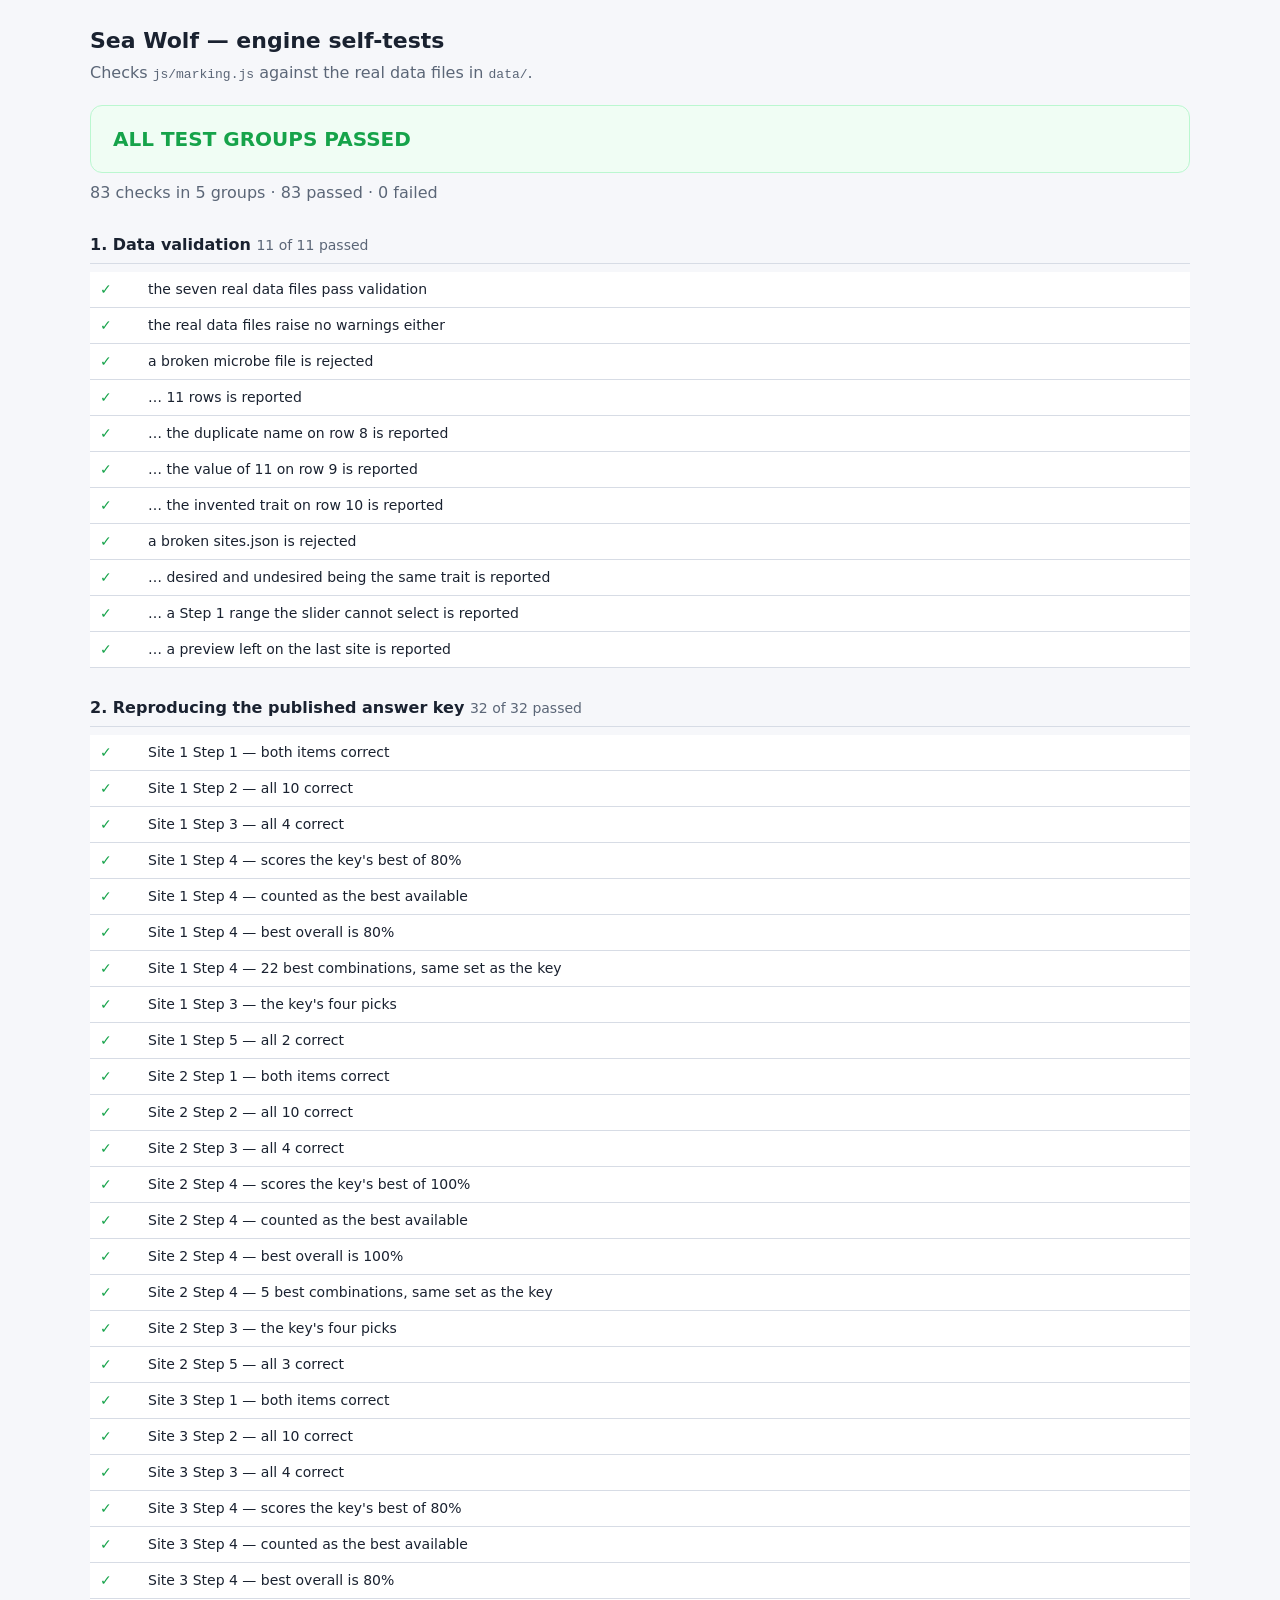
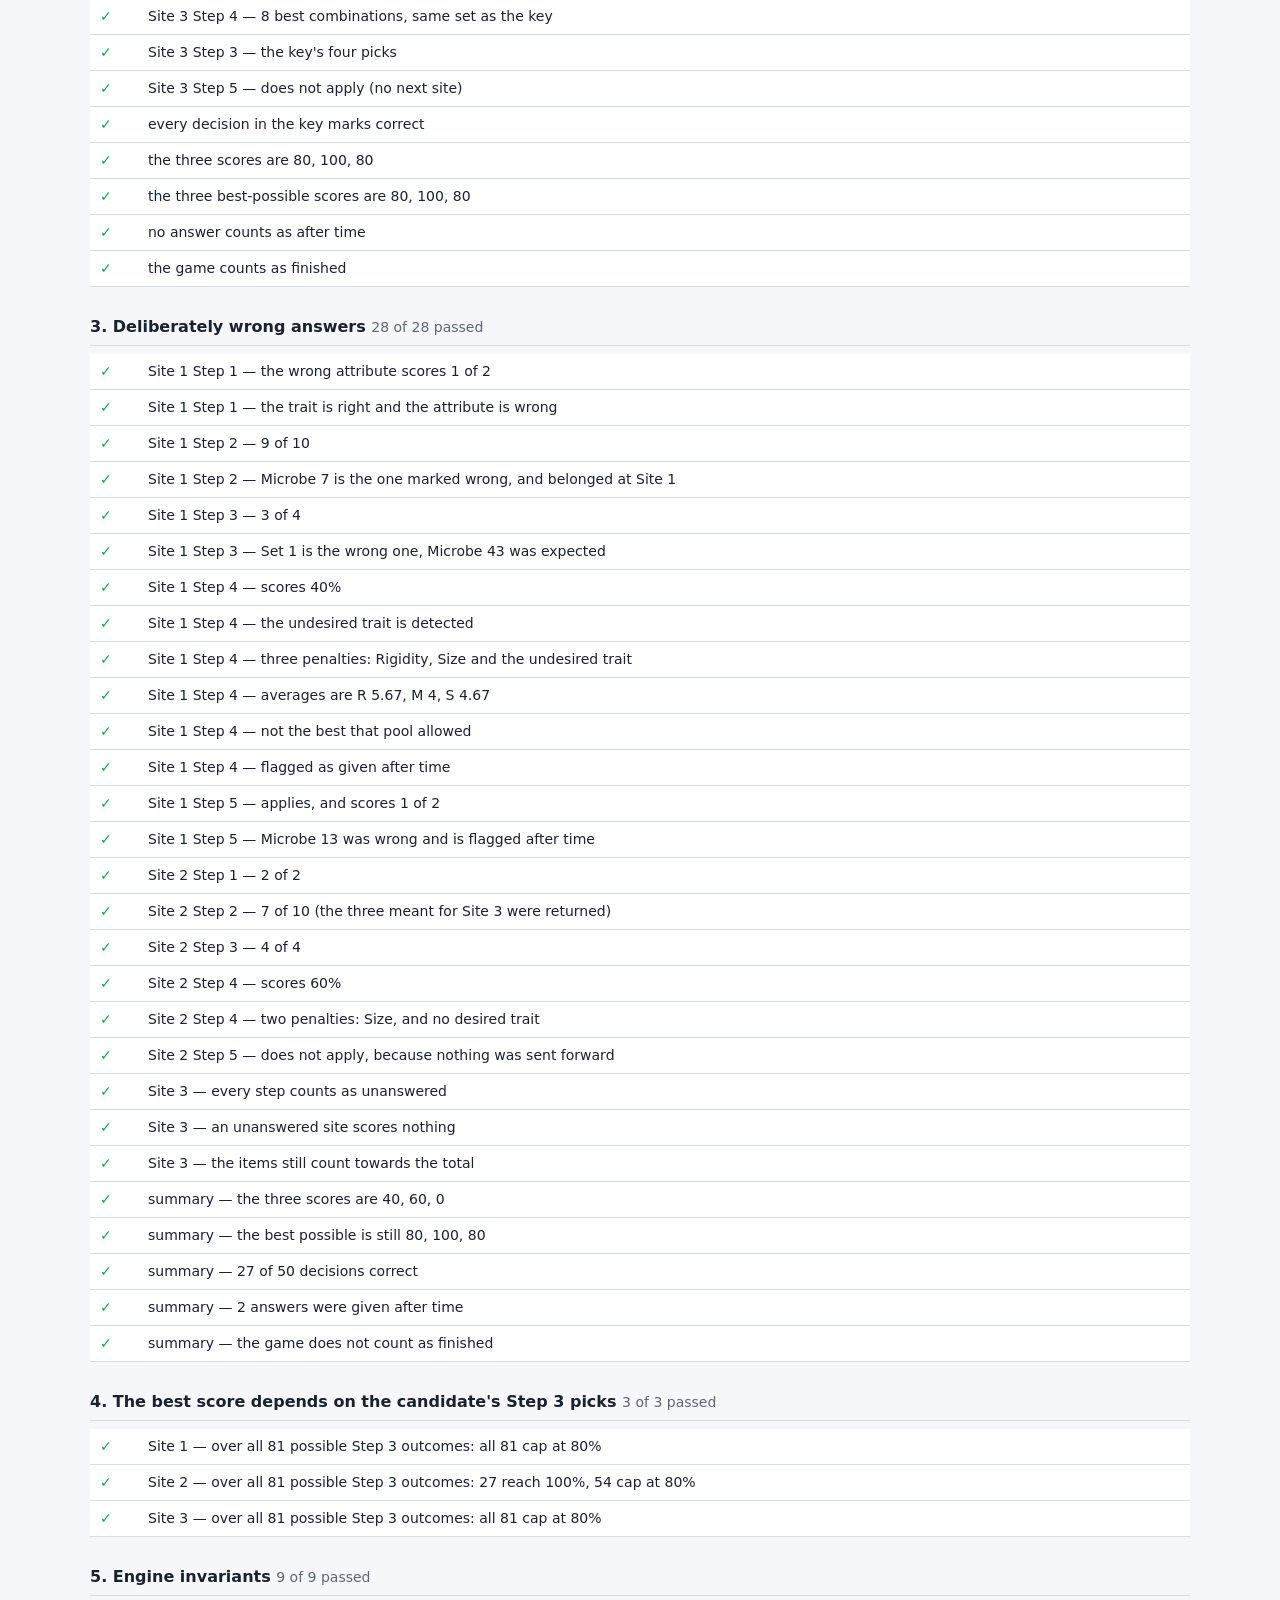
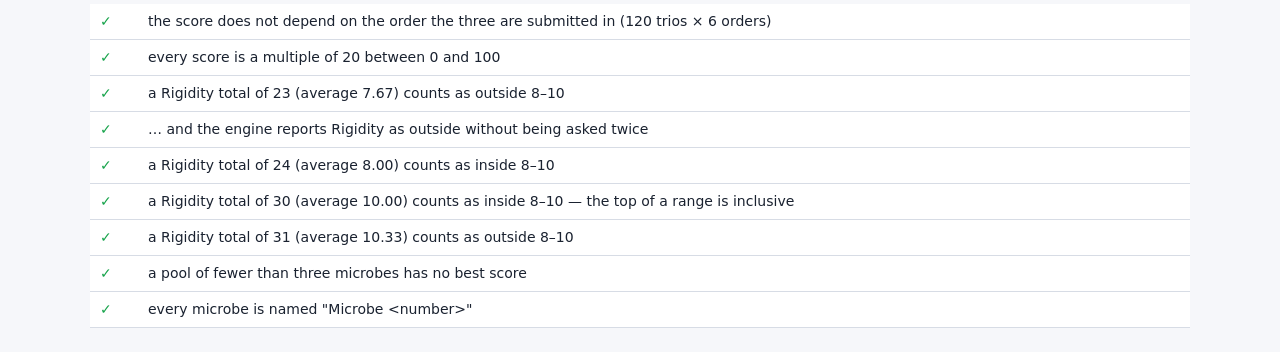
==== tests.html @ d69ba512 "Add files via upload" ====
<!DOCTYPE html>
<html lang="en">
<head>
<meta charset="utf-8">
<meta name="viewport" content="width=device-width, initial-scale=1">
<title>Sea Wolf — engine self-tests</title>

<!--
  tests.html — the page WK opens to check that the marking engine is correct.

  WHAT IT DOES
  ------------
  It loads the real data files and the real rules engine (js/marking.js) and
  runs five groups of checks against them. Every check is a row in the table
  below: green means it passed, red means it failed and shows what was
  expected next to what actually happened.

  HOW TO READ IT
  --------------
  Look at the big banner at the top. If it says ALL TEST GROUPS PASSED, the
  engine is behaving. If it says FAILED, the name of the failing group is in
  the banner and the red rows below say what went wrong.

  HOW TO OPEN IT
  --------------
  It has to be served by a web address, not opened as a file from your
  computer, because it loads the data files and browsers block that from a
  plain file. Two ways:
    * the simplest: put the folder on GitHub Pages and open
      https://<user>.github.io/<repo>/tests.html
    * on your own machine: open a terminal in this folder and run
        python -m http.server 8000
      then open http://localhost:8000/tests.html

  It needs nothing installed: no npm, no libraries, no internet.
-->

<style>
  :root {
    --ink: #1a2230;
    --muted: #5b6677;
    --line: #d7dce5;
    --pass: #16a34a;
    --fail: #dc2626;
    --pass-bg: #f0fdf4;
    --fail-bg: #fef2f2;
  }
  body {
    font-family: system-ui, -apple-system, "Segoe UI", Roboto, sans-serif;
    color: var(--ink);
    background: #f6f7fa;
    margin: 0;
    padding: 24px;
    line-height: 1.5;
  }
  .wrap { max-width: 1100px; margin: 0 auto; }
  h1 { font-size: 22px; margin: 0 0 4px; }
  .sub { color: var(--muted); margin: 0 0 20px; }
  #banner {
    padding: 18px 22px;
    border-radius: 12px;
    font-size: 20px;
    font-weight: 700;
    margin-bottom: 8px;
    border: 1px solid transparent;
  }
  #banner.pass { background: var(--pass-bg); color: var(--pass); border-color: #bbf7d0; }
  #banner.fail { background: var(--fail-bg); color: var(--fail); border-color: #fecaca; }
  #banner.busy { background: #fff; color: var(--muted); border-color: var(--line); }
  #tally { color: var(--muted); margin: 0 0 24px; }
  h2 {
    font-size: 16px;
    margin: 28px 0 8px;
    padding-bottom: 6px;
    border-bottom: 1px solid var(--line);
  }
  h2 .count { font-weight: 400; color: var(--muted); font-size: 14px; }
  table { border-collapse: collapse; width: 100%; background: #fff; }
  td { border-bottom: 1px solid var(--line); padding: 7px 10px; vertical-align: top; font-size: 14px; }
  tr.pass td.mark { color: var(--pass); font-weight: 700; width: 28px; }
  tr.fail { background: var(--fail-bg); }
  tr.fail td.mark { color: var(--fail); font-weight: 700; width: 28px; }
  .detail { color: var(--muted); font-size: 13px; white-space: pre-wrap;
            font-family: ui-monospace, "Cascadia Mono", Consolas, monospace; }
  .detail b { color: var(--ink); font-family: inherit; }
</style>
</head>
<body>
<div class="wrap">
  <h1>Sea Wolf — engine self-tests</h1>
  <p class="sub">Checks <code>js/marking.js</code> against the real data files in <code>data/</code>.</p>
  <div id="banner" class="busy">Running…</div>
  <p id="tally"></p>
  <div id="results"></div>
</div>

<script src="js/marking.js"></script>
<script>
"use strict";

/* ====================================================================
   The answer key, transcribed by hand from "SW 1 - Answer Key.docx".

   This is typed out rather than worked out, on purpose. The whole point
   of test group 2 is to check the engine against the published key, so
   the key must come from the document and not from the engine.
   ==================================================================== */
var m = function (n) { return "Microbe " + n; };

var KEY = {
  1: {
    step1: { trait: "Pressure Resistant", attribute: "Rigidity", range: [8, 10] },
    step2: { "Site 1": [7, 79, 11, 51, 98], "Site 2": [32, 13], "Return": [92, 41, 53] },
    step3: [43, 75, 48, 19],
    step4best: 80,
    step4combos: [
      [21,33,81],[21,33,43],[21,33,19],[21,88,43],[21,88,19],[21,43,75],[21,43,48],
      [21,43,19],[21,48,19],[33,9,43],[33,81,19],[33,88,43],[33,88,75],[33,88,48],
      [33,88,19],[33,43,75],[33,43,48],[33,43,19],[33,75,19],[9,43,75],[88,43,19],
      [43,48,19]
    ],
    step5: { "Site 2": [32], "Return": [13] }
  },
  2: {
    step1: { trait: "Aerobic", attribute: "Size", range: [1, 3] },
    step2: { "Site 2": [91, 30, 4, 58], "Site 3": [69, 42, 99], "Return": [2, 10, 72] },
    step3: [8, 15, 60, 44],
    step4best: 100,
    step4combos: [[20,46,8],[20,8,15],[20,8,44],[46,16,8],[16,8,15]],
    step5: { "Site 3": [69], "Return": [42, 99] }
  },
  3: {
    step1: { trait: "Heat Resistant", attribute: "Mobility", range: [8, 10] },
    step2: { "Site 3": [96, 80, 89, 39], "Return": [73, 27, 6, 47, 1, 66] },
    step3: [84, 37, 70, 86],
    step4best: 80,
    step4combos: [
      [36,97,34],[36,84,37],[36,84,70],[36,84,86],[36,37,70],[36,37,86],[36,70,86],
      [37,70,86]
    ],
    step5: null
  }
};

/* ====================================================================
   A very small test harness. No library — just a list of results.
   ==================================================================== */
var GROUPS = [];
var current = null;

function group(name) {
  current = { name: name, rows: [], failed: 0 };
  GROUPS.push(current);
}

/* Record one check. `expected` and `actual` are only shown when it fails. */
function check(label, passed, expected, actual) {
  if (!passed) current.failed++;
  current.rows.push({
    label: label,
    passed: !!passed,
    expected: expected,
    actual: actual
  });
}

/* Compare two things by value, not by identity. Object key order is
   ignored, because {a:1,b:2} and {b:2,a:1} are the same answer. */
function same(a, b) { return stable(a) === stable(b); }

function stable(v) {
  if (v === null || v === undefined) return String(v);
  if (Array.isArray(v)) return "[" + v.map(stable).join(",") + "]";
  if (typeof v === "object") {
    var keys = Object.keys(v).sort();
    return "{" + keys.map(function (k) { return k + ":" + stable(v[k]); }).join(",") + "}";
  }
  return JSON.stringify(v);
}

/* A group of three microbes, written so that order does not matter. */
function comboText(names) { return names.slice().sort().join(" + "); }
function comboSet(list) { return list.map(comboText).sort(); }

/* Does any error message contain this piece of text? */
function anyErrorContains(errors, needle) {
  for (var i = 0; i < errors.length; i++) {
    if (errors[i].text.indexOf(needle) !== -1) return true;
  }
  return false;
}

/* ====================================================================
   Load the data, then run everything.
   ==================================================================== */
function loadJSON(path) {
  return fetch(path, { cache: "no-store" }).then(function (response) {
    if (!response.ok) throw new Error(path + " could not be loaded (" + response.status + ")");
    return response.json();
  });
}

var SITES = null;
var FILES = {};

loadJSON("data/sites.json").then(function (sites) {
  SITES = sites;
  var names = [];
  sites.sites.forEach(function (s) {
    if (names.indexOf(s.step2File) === -1) names.push(s.step2File);
    if (names.indexOf(s.step34File) === -1) names.push(s.step34File);
  });
  return Promise.all(names.map(function (name) {
    return loadJSON("data/" + name).then(function (file) { FILES[name] = file; });
  }));
}).then(function () {
  runAllGroups();
  render();
}).catch(function (err) {
  document.getElementById("banner").className = "fail";
  document.getElementById("banner").textContent = "FAILED: could not load the data files — " + err.message;
});

/* ==================================================================== */
function runAllGroups() {
  group1DataValidation();
  group2AnswerKey();
  group3KnownWrong();
  group4PoolDependence();
  group5Invariants();
}

/* --------------------------------------------------------------------
   GROUP 1 — Data validation

   The seven real files must pass. A deliberately broken copy must be
   rejected, and rejected for the right reasons.
   -------------------------------------------------------------------- */
function group1DataValidation() {
  group("1. Data validation");

  var real = MARKING.validateData(SITES, FILES);
  check("the seven real data files pass validation", real.ok, "no errors",
    real.errors.map(function (e) { return e.text; }));
  check("the real data files raise no warnings either", real.warnings.length === 0,
    0, real.warnings.map(function (e) { return e.text; }));

  /* A broken Step 2 file: 11 rows, a duplicate name on row 8, a value of
     11 on row 9, and a trait that does not exist on row 10. */
  var brokenRows = [];
  for (var i = 1; i <= 7; i++) {
    brokenRows.push({ Name: "Microbe 10" + i, Rigidity: 5, Mobility: 5, Size: 5, Trait: "Aerobic" });
  }
  brokenRows.push({ Name: "Microbe 101", Rigidity: 5, Mobility: 5, Size: 5, Trait: "Aerobic" });   // row 8: duplicate
  brokenRows.push({ Name: "Microbe 109", Rigidity: 11, Mobility: 5, Size: 5, Trait: "Aerobic" });  // row 9: 11 is too big
  brokenRows.push({ Name: "Microbe 110", Rigidity: 5, Mobility: 5, Size: 5, Trait: "Slippery" });  // row 10: no such trait
  brokenRows.push({ Name: "Microbe 111", Rigidity: 5, Mobility: 5, Size: 5, Trait: "Aerobic" });   // row 11: one row too many

  var goodStep34Name = SITES.sites[0].step34File;
  var brokenSites = {
    timeLimitMinutes: 30,
    sliderSpan: 3,
    sites: [{
      id: 1, label: "Site 1",
      ranges: { Rigidity: [8, 10], Mobility: [4, 6], Size: [2, 4] },
      desired: "Pressure Resistant", undesired: "Aerobic",
      nextSitePreview: null,
      step1Expected: { trait: "Pressure Resistant", attribute: "Rigidity", range: [8, 10] },
      step2File: "broken-step-2.json",
      step34File: goodStep34Name
    }]
  };
  var brokenFiles = { "broken-step-2.json": { Sheet1: brokenRows } };
  brokenFiles[goodStep34Name] = FILES[goodStep34Name];

  var broken = MARKING.validateData(brokenSites, brokenFiles);
  var texts = broken.errors;
  check("a broken microbe file is rejected", broken.ok === false, "rejected", "accepted");
  check("… 11 rows is reported",
    anyErrorContains(texts, "exactly 10 rows, but has 11"),
    "an error saying \"exactly 10 rows, but has 11\"", texts.map(function (e) { return e.text; }));
  check("… the duplicate name on row 8 is reported",
    anyErrorContains(texts, "row 8: Name \"Microbe 101\" appears more than once"),
    "an error naming row 8 and the duplicate", texts.map(function (e) { return e.text; }));
  check("… the value of 11 on row 9 is reported",
    anyErrorContains(texts, "row 9: Rigidity must be a whole number from 1 to 10, but is 11"),
    "an error naming row 9 and the value 11", texts.map(function (e) { return e.text; }));
  check("… the invented trait on row 10 is reported",
    anyErrorContains(texts, "row 10: Trait \"Slippery\" is not one of"),
    "an error naming row 10 and the trait", texts.map(function (e) { return e.text; }));

  /* A broken sites.json: the same trait used as both desired and
     undesired, a Step 1 range that the slider could never select, and a
     next-site preview left on the last site. */
  var brokenSites2 = {
    timeLimitMinutes: 30,
    sliderSpan: 3,
    sites: [{
      id: 1, label: "Site 1",
      ranges: { Rigidity: [8, 10], Mobility: [4, 6], Size: [2, 4] },
      desired: "Aerobic", undesired: "Aerobic",
      nextSitePreview: { kind: "attribute", name: "Rigidity", range: [4, 6] },
      step1Expected: { trait: "Aerobic", attribute: "Rigidity", range: [8, 9] },
      step2File: SITES.sites[0].step2File,
      step34File: goodStep34Name
    }]
  };
  var files2 = {};
  files2[SITES.sites[0].step2File] = FILES[SITES.sites[0].step2File];
  files2[goodStep34Name] = FILES[goodStep34Name];
  var broken2 = MARKING.validateData(brokenSites2, files2);

  check("a broken sites.json is rejected", broken2.ok === false, "rejected", "accepted");
  check("… desired and undesired being the same trait is reported",
    anyErrorContains(broken2.errors, "desired and undesired trait are both"),
    "an error about desired == undesired", broken2.errors.map(function (e) { return e.text; }));
  check("… a Step 1 range the slider cannot select is reported",
    anyErrorContains(broken2.errors, "is 2 values wide, but sliderSpan is 3"),
    "an error about the range width", broken2.errors.map(function (e) { return e.text; }));
  check("… a preview left on the last site is reported",
    anyErrorContains(broken2.errors, "the last site must have nextSitePreview set to null"),
    "an error about the last site's preview", broken2.errors.map(function (e) { return e.text; }));
}

/* --------------------------------------------------------------------
   GROUP 2 — Reproducing the published answer key

   Play the key's own answers through the engine. Everything must mark
   correct, and the best-possible scores and combination lists must match
   the document exactly.
   -------------------------------------------------------------------- */

/* Build a complete set of answers straight from the transcribed key. */
function answersFromKey() {
  var answers = { startedAt: "2026-09-04T00:00:00Z", sites: {} };
  SITES.sites.forEach(function (site, index) {
    var K = KEY[site.id];
    var given = {};

    given.step1 = {
      items: [
        { trait: K.step1.trait },
        { attribute: K.step1.attribute, range: K.step1.range.slice() }
      ],
      secondsLeft: 1700
    };

    var step2 = {};
    Object.keys(K.step2).forEach(function (destination) {
      K.step2[destination].forEach(function (n) {
        step2[m(n)] = { choice: destination, secondsLeft: 1600 };
      });
    });
    given.step2 = step2;

    given.step3 = K.step3.map(function (n) {
      return { microbe: m(n), secondsLeft: 1500 };
    });

    /* Any of the key's listed combinations is a best answer; take the
       first one it prints. */
    given.step4 = { microbes: K.step4combos[0].map(m), secondsLeft: 1400 };

    if (K.step5) {
      var step5 = {};
      Object.keys(K.step5).forEach(function (destination) {
        K.step5[destination].forEach(function (n) {
          step5[m(n)] = { choice: destination, secondsLeft: 1300 };
        });
      });
      given.step5 = step5;
    }

    answers.sites[String(site.id)] = given;
  });
  return answers;
}

function group2AnswerKey() {
  group("2. Reproducing the published answer key");

  var result = MARKING.markGame(SITES, FILES, answersFromKey());
  var derived = MARKING.answerKey(SITES, FILES);

  SITES.sites.forEach(function (site, index) {
    var K = KEY[site.id];
    var got = result.sites[String(site.id)];
    var label = "Site " + site.id;

    check(label + " Step 1 — both items correct",
      got.step1.correct === 2 && got.step1.of === 2,
      "2 of 2", got.step1.correct + " of " + got.step1.of);
    check(label + " Step 2 — all 10 correct", got.step2.correct === 10 && got.step2.of === 10,
      "10 of 10", got.step2.correct + " of " + got.step2.of);
    check(label + " Step 3 — all 4 correct", got.step3.correct === 4 && got.step3.of === 4,
      "4 of 4", got.step3.correct + " of " + got.step3.of);
    check(label + " Step 4 — scores the key's best of " + K.step4best + "%",
      got.step4.score === K.step4best, K.step4best, got.step4.score);
    check(label + " Step 4 — counted as the best available",
      got.step4.optimal === true, true, got.step4.optimal);
    check(label + " Step 4 — best overall is " + K.step4best + "%",
      got.step4.bestOverall === K.step4best, K.step4best, got.step4.bestOverall);

    /* The engine's own list of best combinations, against the key's. */
    var keySide = comboSet(K.step4combos.map(function (c) { return c.map(m); }));
    var engineSide = comboSet(derived.sites[index].step4.combos);
    check(label + " Step 4 — " + K.step4combos.length + " best combinations, same set as the key",
      same(keySide, engineSide), keySide, engineSide);

    /* Step 3 picks, in set order. */
    var enginePicks = derived.sites[index].step3.map(function (s) { return s.expected[0]; });
    check(label + " Step 3 — the key's four picks",
      same(enginePicks, K.step3.map(m)), K.step3.map(m), enginePicks);

    if (K.step5 === null) {
      check(label + " Step 5 — does not apply (no next site)",
        got.step5.applicable === false, false, got.step5.applicable);
    } else {
      var of5 = 0;
      Object.keys(K.step5).forEach(function (d) { of5 += K.step5[d].length; });
      check(label + " Step 5 — all " + of5 + " correct",
        got.step5.correct === of5 && got.step5.of === of5,
        of5 + " of " + of5, got.step5.correct + " of " + got.step5.of);
    }
  });

  check("every decision in the key marks correct",
    result.summary.decisionsCorrect === result.summary.decisionsOf,
    "all correct", result.summary.decisionsCorrect + " of " + result.summary.decisionsOf);
  check("the three scores are 80, 100, 80",
    same(result.summary.step4Scores, [80, 100, 80]), [80, 100, 80], result.summary.step4Scores);
  check("the three best-possible scores are 80, 100, 80",
    same(result.summary.bestOverall, [80, 100, 80]), [80, 100, 80], result.summary.bestOverall);
  check("no answer counts as after time", result.summary.lateAnswers === 0, 0, result.summary.lateAnswers);
  check("the game counts as finished", result.summary.finished === true, true, result.summary.finished);
}

/* --------------------------------------------------------------------
   GROUP 3 — Deliberately wrong answers

   One hand-written run containing, on purpose: a Step 1 with the wrong
   attribute; a Step 2 microbe sent the wrong way; a Step 3 pick that is
   not the expected one; a Step 4 trio carrying the undesired trait; a
   Step 4 trio with none of the desired trait; a site where nothing was
   sent forward, so there is no Step 5; a whole site never attempted; and
   two answers given after the clock ran out.

   Every expected mark below was worked out by hand from the data first.
   -------------------------------------------------------------------- */
function wrongAnswers() {
  var at = function (choice, seconds) {
    return { choice: choice, secondsLeft: seconds === undefined ? 1000 : seconds };
  };
  return {
    startedAt: "2026-09-04T00:00:00Z",
    sites: {
      "1": {
        /* right trait, wrong attribute → 1 of 2 */
        step1: { items: [{ trait: "Pressure Resistant" },
                         { attribute: "Mobility", range: [4, 6] }], secondsLeft: 1700 },
        /* Microbe 7 sent back although it belonged at Site 1 → 9 of 10 */
        step2: {
          "Microbe 32": at("Site 2"), "Microbe 7": at("Return"), "Microbe 13": at("Site 2"),
          "Microbe 79": at("Site 1"), "Microbe 11": at("Site 1"), "Microbe 51": at("Site 1"),
          "Microbe 92": at("Return"), "Microbe 41": at("Return"), "Microbe 53": at("Return"),
          "Microbe 98": at("Site 1")
        },
        /* Set 1 answered with Microbe 14 instead of Microbe 43 → 3 of 4 */
        step3: [{ microbe: "Microbe 14", secondsLeft: 1600 },
                { microbe: "Microbe 75", secondsLeft: 1590 },
                { microbe: "Microbe 48", secondsLeft: 1580 },
                { microbe: "Microbe 19", secondsLeft: 1570 }],
        /* Microbe 9 is Aerobic, Site 1's undesired trait. Given after time. */
        step4: { microbes: ["Microbe 9", "Microbe 21", "Microbe 81"], secondsLeft: -10 },
        /* Microbe 13 kept when it should have been returned. Given after time. */
        step5: { "Microbe 32": at("Site 2"), "Microbe 13": at("Site 2", -5) }
      },
      "2": {
        step1: { items: [{ trait: "Aerobic" },
                         { attribute: "Size", range: [1, 3] }], secondsLeft: 1200 },
        /* nothing is sent forward at all, so Site 2 has no Step 5 */
        step2: {
          "Microbe 91": at("Site 2"), "Microbe 30": at("Site 2"), "Microbe 2": at("Return"),
          "Microbe 10": at("Return"), "Microbe 69": at("Return"), "Microbe 4": at("Site 2"),
          "Microbe 42": at("Return"), "Microbe 99": at("Return"), "Microbe 72": at("Return"),
          "Microbe 58": at("Site 2")
        },
        step3: [{ microbe: "Microbe 8", secondsLeft: 1100 },
                { microbe: "Microbe 15", secondsLeft: 1090 },
                { microbe: "Microbe 60", secondsLeft: 1080 },
                { microbe: "Microbe 44", secondsLeft: 1070 }],
        /* none of these three is Aerobic, Site 2's desired trait */
        step4: { microbes: ["Microbe 20", "Microbe 77", "Microbe 16"], secondsLeft: 1000 }
      },
      /* never attempted */
      "3": {}
    }
  };
}

function group3KnownWrong() {
  group("3. Deliberately wrong answers");

  var r = MARKING.markGame(SITES, FILES, wrongAnswers());
  var s1 = r.sites["1"], s2 = r.sites["2"], s3 = r.sites["3"];

  /* ---- Site 1 ---- */
  check("Site 1 Step 1 — the wrong attribute scores 1 of 2",
    s1.step1.correct === 1 && s1.step1.of === 2, "1 of 2", s1.step1.correct + " of " + s1.step1.of);
  check("Site 1 Step 1 — the trait is right and the attribute is wrong",
    same(s1.step1.items.map(function (i) { return i.correct; }), [true, false]),
    [true, false], s1.step1.items.map(function (i) { return i.correct; }));
  check("Site 1 Step 2 — 9 of 10",
    s1.step2.correct === 9 && s1.step2.of === 10, "9 of 10", s1.step2.correct + " of " + s1.step2.of);
  check("Site 1 Step 2 — Microbe 7 is the one marked wrong, and belonged at Site 1",
    same(s1.step2.items.filter(function (i) { return !i.correct; })
           .map(function (i) { return [i.microbe, i.candidate, i.expected]; }),
         [["Microbe 7", "Return", "Site 1"]]),
    [["Microbe 7", "Return", "Site 1"]],
    s1.step2.items.filter(function (i) { return !i.correct; })
      .map(function (i) { return [i.microbe, i.candidate, i.expected]; }));
  check("Site 1 Step 3 — 3 of 4",
    s1.step3.correct === 3 && s1.step3.of === 4, "3 of 4", s1.step3.correct + " of " + s1.step3.of);
  check("Site 1 Step 3 — Set 1 is the wrong one, Microbe 43 was expected",
    same(s1.step3.items.filter(function (i) { return !i.correct; })
           .map(function (i) { return [i.set, i.candidate, i.expected]; }),
         [["Set 1", "Microbe 14", ["Microbe 43"]]]),
    [["Set 1", "Microbe 14", ["Microbe 43"]]],
    s1.step3.items.filter(function (i) { return !i.correct; })
      .map(function (i) { return [i.set, i.candidate, i.expected]; }));
  check("Site 1 Step 4 — scores 40%",
    s1.step4.score === 40, 40, s1.step4.score);
  check("Site 1 Step 4 — the undesired trait is detected",
    s1.step4.penalties.indexOf("Microbe 9 carries Aerobic, the undesired trait (−20%)") !== -1,
    "a penalty naming Microbe 9 and Aerobic", s1.step4.penalties);
  check("Site 1 Step 4 — three penalties: Rigidity, Size and the undesired trait",
    same(s1.step4.penalties,
      ["Rigidity average 5.67 is outside 8–10 (−20%)",
       "Size average 4.67 is outside 2–4 (−20%)",
       "Microbe 9 carries Aerobic, the undesired trait (−20%)"]),
    ["Rigidity average 5.67 is outside 8–10 (−20%)",
     "Size average 4.67 is outside 2–4 (−20%)",
     "Microbe 9 carries Aerobic, the undesired trait (−20%)"], s1.step4.penalties);
  check("Site 1 Step 4 — averages are R 5.67, M 4, S 4.67",
    same(s1.step4.averages, { Rigidity: 5.67, Mobility: 4, Size: 4.67 }),
    { Rigidity: 5.67, Mobility: 4, Size: 4.67 }, s1.step4.averages);
  check("Site 1 Step 4 — not the best that pool allowed",
    s1.step4.optimal === false && s1.step4.bestForYourPool === 80,
    "optimal false, best for pool 80", s1.step4.optimal + ", " + s1.step4.bestForYourPool);
  check("Site 1 Step 4 — flagged as given after time",
    s1.step4.late === true, true, s1.step4.late);
  check("Site 1 Step 5 — applies, and scores 1 of 2",
    s1.step5.applicable === true && s1.step5.correct === 1 && s1.step5.of === 2,
    "applies, 1 of 2", s1.step5.applicable + ", " + s1.step5.correct + " of " + s1.step5.of);
  check("Site 1 Step 5 — Microbe 13 was wrong and is flagged after time",
    same(s1.step5.items.filter(function (i) { return !i.correct; })
           .map(function (i) { return [i.microbe, i.candidate, i.expected, i.late]; }),
         [["Microbe 13", "Site 2", "Return", true]]),
    [["Microbe 13", "Site 2", "Return", true]],
    s1.step5.items.filter(function (i) { return !i.correct; })
      .map(function (i) { return [i.microbe, i.candidate, i.expected, i.late]; }));

  /* ---- Site 2 ---- */
  check("Site 2 Step 1 — 2 of 2", s2.step1.correct === 2, "2 of 2",
    s2.step1.correct + " of " + s2.step1.of);
  check("Site 2 Step 2 — 7 of 10 (the three meant for Site 3 were returned)",
    s2.step2.correct === 7 && s2.step2.of === 10, "7 of 10",
    s2.step2.correct + " of " + s2.step2.of);
  check("Site 2 Step 3 — 4 of 4", s2.step3.correct === 4, "4 of 4",
    s2.step3.correct + " of " + s2.step3.of);
  check("Site 2 Step 4 — scores 60%", s2.step4.score === 60, 60, s2.step4.score);
  check("Site 2 Step 4 — two penalties: Size, and no desired trait",
    same(s2.step4.penalties,
      ["Size average 4.00 is outside 1–2 (−20%)",
       "None of the three carries Aerobic, the desired trait (−20%)"]),
    ["Size average 4.00 is outside 1–2 (−20%)",
     "None of the three carries Aerobic, the desired trait (−20%)"], s2.step4.penalties);
  check("Site 2 Step 5 — does not apply, because nothing was sent forward",
    s2.step5.applicable === false, false, s2.step5.applicable);

  /* ---- Site 3 ---- */
  check("Site 3 — every step counts as unanswered",
    s3.step1.answered === false && s3.step2.answered === false &&
    s3.step3.answered === false && s3.step4.answered === false,
    "all four unanswered",
    [s3.step1.answered, s3.step2.answered, s3.step3.answered, s3.step4.answered]);
  check("Site 3 — an unanswered site scores nothing",
    s3.step1.correct === 0 && s3.step2.correct === 0 &&
    s3.step3.correct === 0 && s3.step4.score === 0,
    "0 everywhere",
    [s3.step1.correct, s3.step2.correct, s3.step3.correct, s3.step4.score]);
  check("Site 3 — the items still count towards the total",
    s3.step1.of === 2 && s3.step2.of === 10 && s3.step3.of === 4,
    "2, 10 and 4", [s3.step1.of, s3.step2.of, s3.step3.of]);

  /* ---- summary ---- */
  check("summary — the three scores are 40, 60, 0",
    same(r.summary.step4Scores, [40, 60, 0]), [40, 60, 0], r.summary.step4Scores);
  check("summary — the best possible is still 80, 100, 80",
    same(r.summary.bestOverall, [80, 100, 80]), [80, 100, 80], r.summary.bestOverall);
  check("summary — 27 of 50 decisions correct",
    r.summary.decisionsCorrect === 27 && r.summary.decisionsOf === 50,
    "27 of 50", r.summary.decisionsCorrect + " of " + r.summary.decisionsOf);
  check("summary — 2 answers were given after time",
    r.summary.lateAnswers === 2, 2, r.summary.lateAnswers);
  check("summary — the game does not count as finished",
    r.summary.finished === false, false, r.summary.finished);
}

/* --------------------------------------------------------------------
   GROUP 4 — The best score depends on the candidate's own picks

   This is the reason marking has to be a rules engine rather than a
   lookup of the answer key. At Site 2 only some Step 3 choices leave
   100% reachable; the rest cap at 80%.
   -------------------------------------------------------------------- */
function group4PoolDependence() {
  group("4. The best score depends on the candidate's Step 3 picks");

  SITES.sites.forEach(function (site) {
    var rows = MARKING.rowsOf(FILES[site.step34File]);
    var groups = MARKING.groupByCategory(rows);
    var existing = groups[MARKING.EXISTING];
    var sets = MARKING.SET_NAMES.map(function (n) { return groups[n]; });

    var tally = {};
    sets[0].forEach(function (a) {
      sets[1].forEach(function (b) {
        sets[2].forEach(function (c) {
          sets[3].forEach(function (d) {
            var best = MARKING.bestStep4(site, existing.concat([a, b, c, d])).best;
            tally[best] = (tally[best] || 0) + 1;
          });
        });
      });
    });

    var expected = site.id === 2 ? { 80: 54, 100: 27 } : { 80: 81 };
    check("Site " + site.id + " — over all 81 possible Step 3 outcomes: " +
          (site.id === 2 ? "27 reach 100%, 54 cap at 80%" : "all 81 cap at 80%"),
      same(tally, expected), expected, tally);
  });
}

/* --------------------------------------------------------------------
   GROUP 5 — Things that must always be true of the engine
   -------------------------------------------------------------------- */
function group5Invariants() {
  group("5. Engine invariants");

  var site1 = SITES.sites[0];
  var rows = MARKING.rowsOf(FILES[site1.step34File]);

  /* The order the three microbes are submitted in must not change the
     score. Checked over every trio from a 10-microbe pool. */
  var groups = MARKING.groupByCategory(rows);
  var pool = groups[MARKING.EXISTING].concat(
    MARKING.SET_NAMES.map(function (n) { return groups[n][0]; }));
  var asymmetric = 0;
  var offScale = 0;
  var combosChecked = 0;
  for (var a = 0; a < pool.length - 2; a++) {
    for (var b = a + 1; b < pool.length - 1; b++) {
      for (var c = b + 1; c < pool.length; c++) {
        var base = MARKING.scoreStep4(site1, [pool[a], pool[b], pool[c]]).score;
        var orders = [[a, c, b], [b, a, c], [b, c, a], [c, a, b], [c, b, a]];
        for (var o = 0; o < orders.length; o++) {
          var t = orders[o];
          if (MARKING.scoreStep4(site1, [pool[t[0]], pool[t[1]], pool[t[2]]]).score !== base) {
            asymmetric++;
          }
        }
        if (base % 20 !== 0 || base < 0 || base > 100) offScale++;
        combosChecked++;
      }
    }
  }
  check("the score does not depend on the order the three are submitted in (" +
        combosChecked + " trios × 6 orders)",
    asymmetric === 0, 0, asymmetric);
  check("every score is a multiple of 20 between 0 and 100",
    offScale === 0, 0, offScale);

  /* Averages must be judged in whole numbers. A total of 23 across three
     microbes is 7.666…, which must count as OUTSIDE a range of 8–10 even
     though it rounds to 7.67 and someone might round it again to 8. */
  var fakeSite = {
    id: 1, label: "Site 1",
    ranges: { Rigidity: [8, 10], Mobility: [1, 10], Size: [1, 10] },
    desired: "Pressure Resistant", undesired: "Aerobic"
  };
  var mk = function (name, r) {
    return { Name: name, Rigidity: r, Mobility: 5, Size: 5, Trait: "Pressure Resistant" };
  };
  var sum23 = MARKING.scoreStep4(fakeSite, [mk("a", 8), mk("b", 8), mk("c", 7)]);
  check("a Rigidity total of 23 (average 7.67) counts as outside 8–10",
    sum23.score === 80 && sum23.penalties.length === 1, "80% with one penalty",
    sum23.score + "% with " + sum23.penalties.length + " penalt(y/ies)");
  /* The engine says in-or-out directly, so the results screen never has to
     work it out from the wording of a penalty message. */
  check("… and the engine reports Rigidity as outside without being asked twice",
    sum23.withinRange.Rigidity === false && sum23.withinRange.Mobility === true,
    "{Rigidity:false, Mobility:true}", JSON.stringify(sum23.withinRange));
  var sum24 = MARKING.scoreStep4(fakeSite, [mk("a", 8), mk("b", 8), mk("c", 8)]);
  check("a Rigidity total of 24 (average 8.00) counts as inside 8–10",
    sum24.score === 100 && sum24.penalties.length === 0, "100% with no penalty",
    sum24.score + "% with " + sum24.penalties.length + " penalt(y/ies)");
  var sum30 = MARKING.scoreStep4(fakeSite, [mk("a", 10), mk("b", 10), mk("c", 10)]);
  check("a Rigidity total of 30 (average 10.00) counts as inside 8–10 — the top of a range is inclusive",
    sum30.score === 100, 100, sum30.score);
  var sum31 = MARKING.scoreStep4(fakeSite, [mk("a", 10), mk("b", 10), mk("c", 11)]);
  check("a Rigidity total of 31 (average 10.33) counts as outside 8–10",
    sum31.score === 80, 80, sum31.score);

  /* A pool too small to choose three from has no best score at all,
     rather than a made-up one. */
  check("a pool of fewer than three microbes has no best score",
    MARKING.bestStep4(site1, [pool[0], pool[1]]).best === null,
    null, MARKING.bestStep4(site1, [pool[0], pool[1]]).best);

  /* Every microbe in the real files has an image name the app can ask
     for; this only checks the names are well formed, not that the files
     exist, which the app handles with a placeholder. */
  var badNames = [];
  Object.keys(FILES).forEach(function (name) {
    MARKING.rowsOf(FILES[name]).forEach(function (row) {
      if (!/^Microbe \d+$/.test(MARKING.microbeName(row))) badNames.push(name + ": " + MARKING.microbeName(row));
    });
  });
  check("every microbe is named \"Microbe <number>\"", badNames.length === 0, 0, badNames);
}

/* ====================================================================
   Draw the results.
   ==================================================================== */
function render() {
  var totalFailed = 0, totalChecks = 0, firstFailedGroup = null;
  var html = "";

  GROUPS.forEach(function (g) {
    totalFailed += g.failed;
    totalChecks += g.rows.length;
    if (g.failed > 0 && firstFailedGroup === null) firstFailedGroup = g.name;

    html += "<h2>" + escapeHTML(g.name) +
            " <span class=\"count\">" + (g.rows.length - g.failed) + " of " + g.rows.length + " passed</span></h2>";
    html += "<table><tbody>";
    g.rows.forEach(function (row) {
      html += "<tr class=\"" + (row.passed ? "pass" : "fail") + "\">";
      html += "<td class=\"mark\">" + (row.passed ? "✓" : "✗") + "</td>";
      html += "<td>" + escapeHTML(row.label);
      if (!row.passed) {
        html += "<div class=\"detail\"><b>expected:</b> " + escapeHTML(stable(row.expected)) +
                "\n<b>actual:  </b> " + escapeHTML(stable(row.actual)) + "</div>";
      }
      html += "</td></tr>";
    });
    html += "</tbody></table>";
  });

  document.getElementById("results").innerHTML = html;

  var banner = document.getElementById("banner");
  if (totalFailed === 0) {
    banner.className = "pass";
    banner.textContent = "ALL TEST GROUPS PASSED";
  } else {
    banner.className = "fail";
    banner.textContent = "FAILED: " + firstFailedGroup;
  }
  document.getElementById("tally").textContent =
    totalChecks + " checks in " + GROUPS.length + " groups · " +
    (totalChecks - totalFailed) + " passed · " + totalFailed + " failed";

  /* Left here so that an automated check can read the outcome without
     having to read the page. Nothing in the product uses it. */
  window.TEST_SUMMARY = {
    passed: totalFailed === 0,
    totalChecks: totalChecks,
    totalFailed: totalFailed,
    groups: GROUPS.map(function (g) {
      return {
        name: g.name, failed: g.failed, checks: g.rows.length,
        failures: g.rows.filter(function (r) { return !r.passed; }).map(function (r) {
          return { label: r.label, expected: stable(r.expected), actual: stable(r.actual) };
        })
      };
    })
  };
  window.TESTS_DONE = true;
}

function escapeHTML(s) {
  return String(s).replace(/&/g, "&amp;").replace(/</g, "&lt;").replace(/>/g, "&gt;");
}
</script>
</body>
</html>
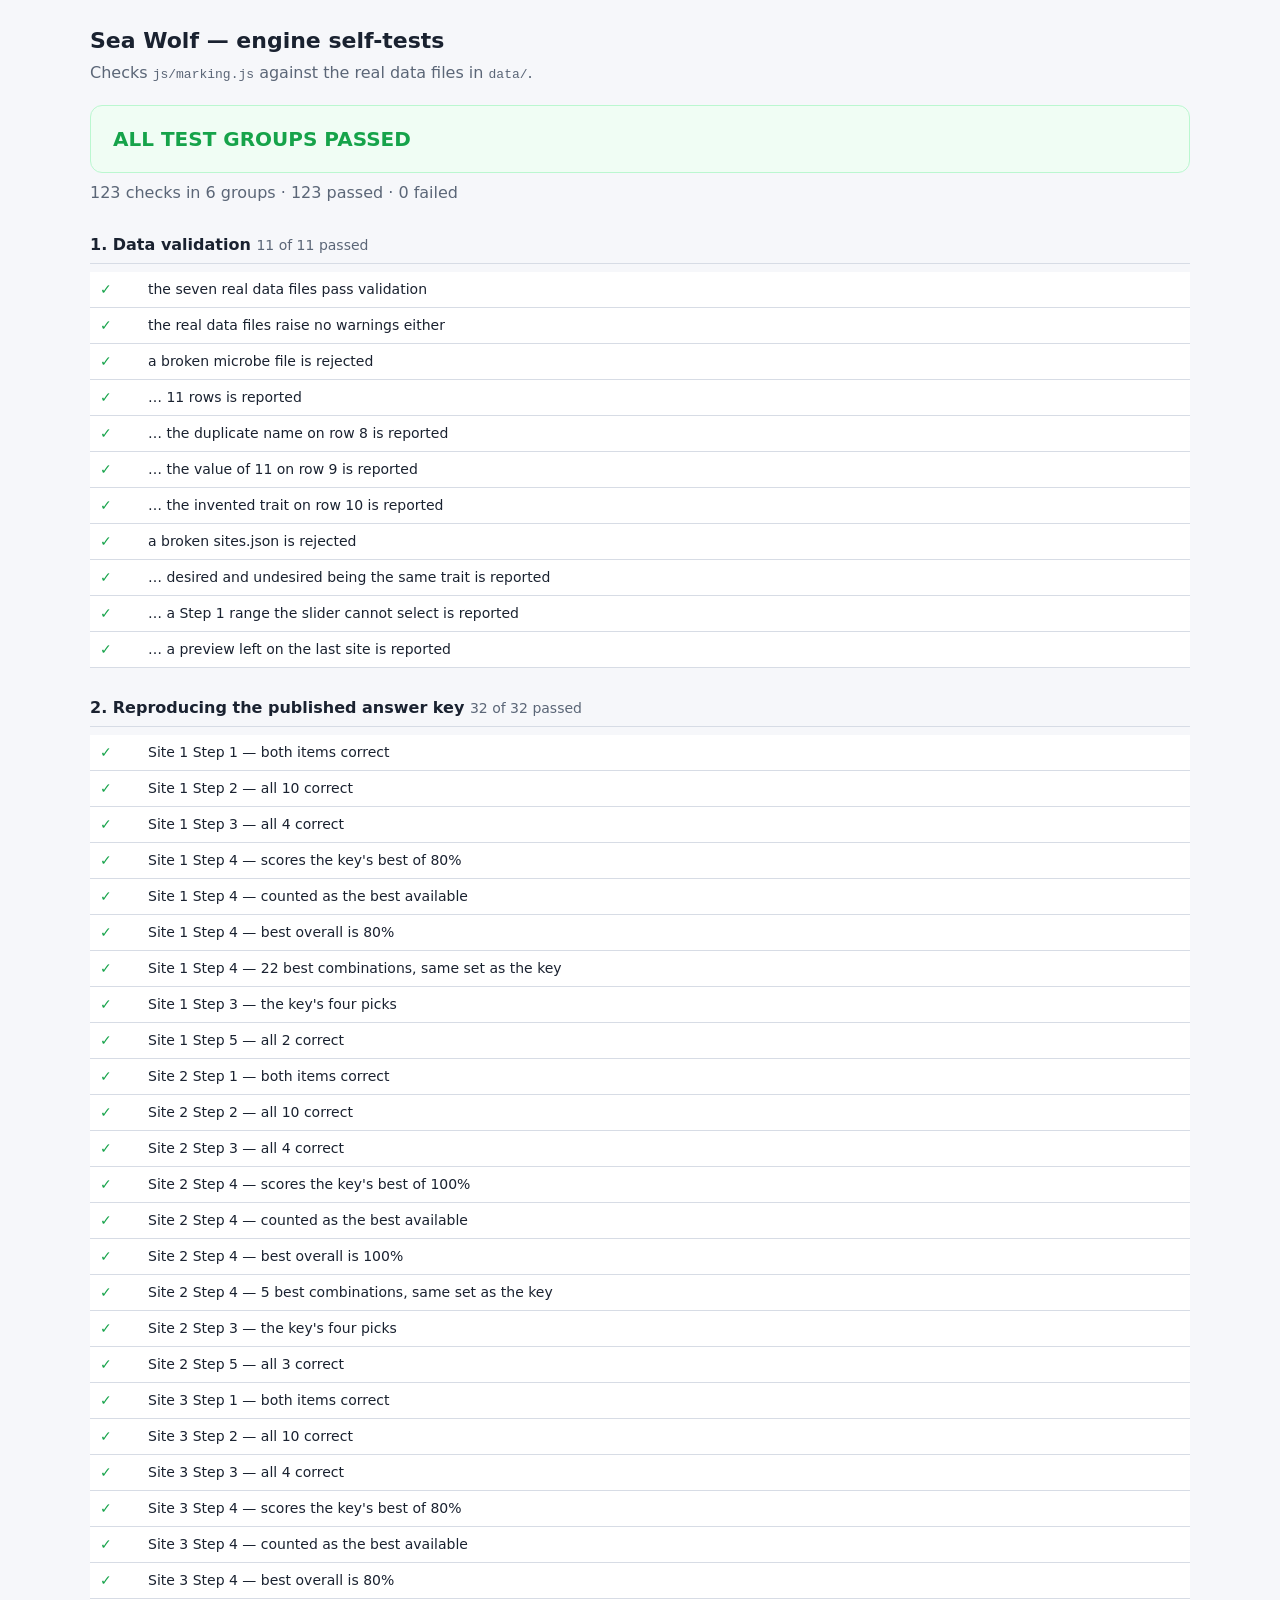
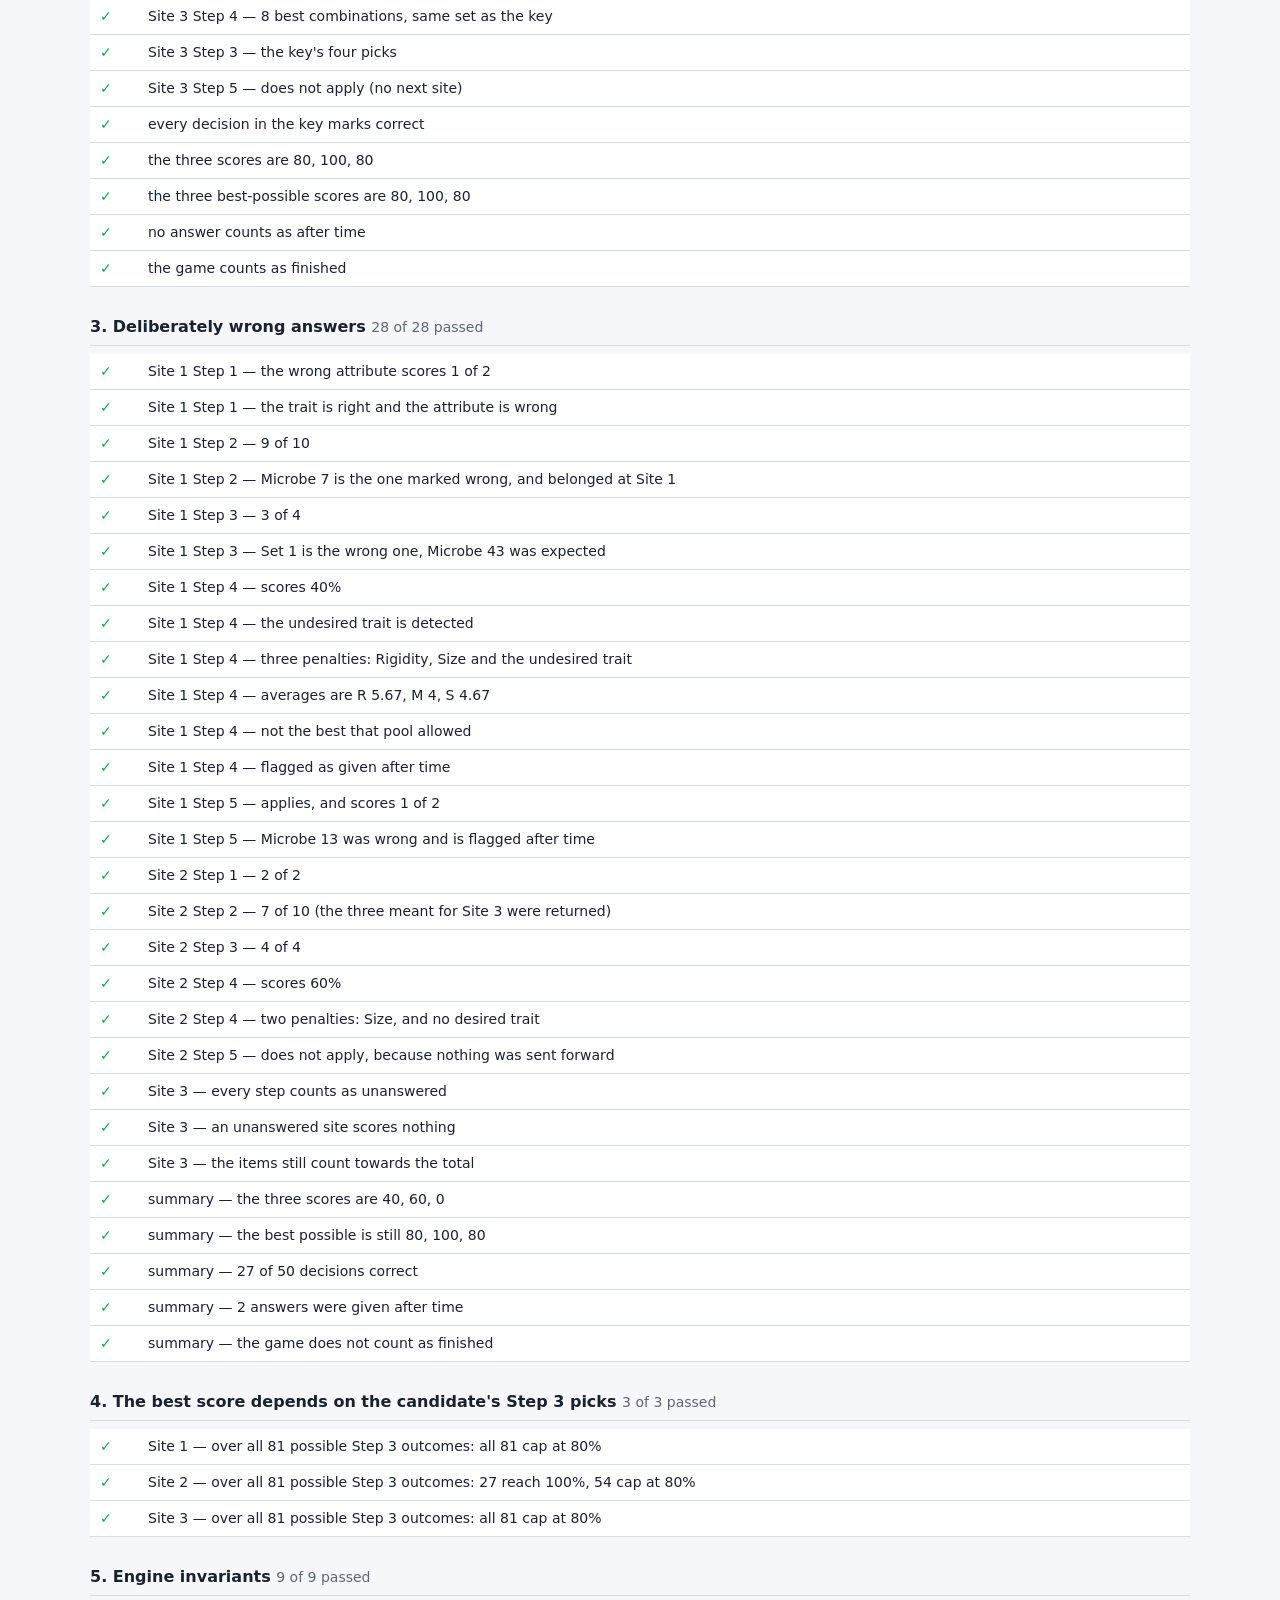
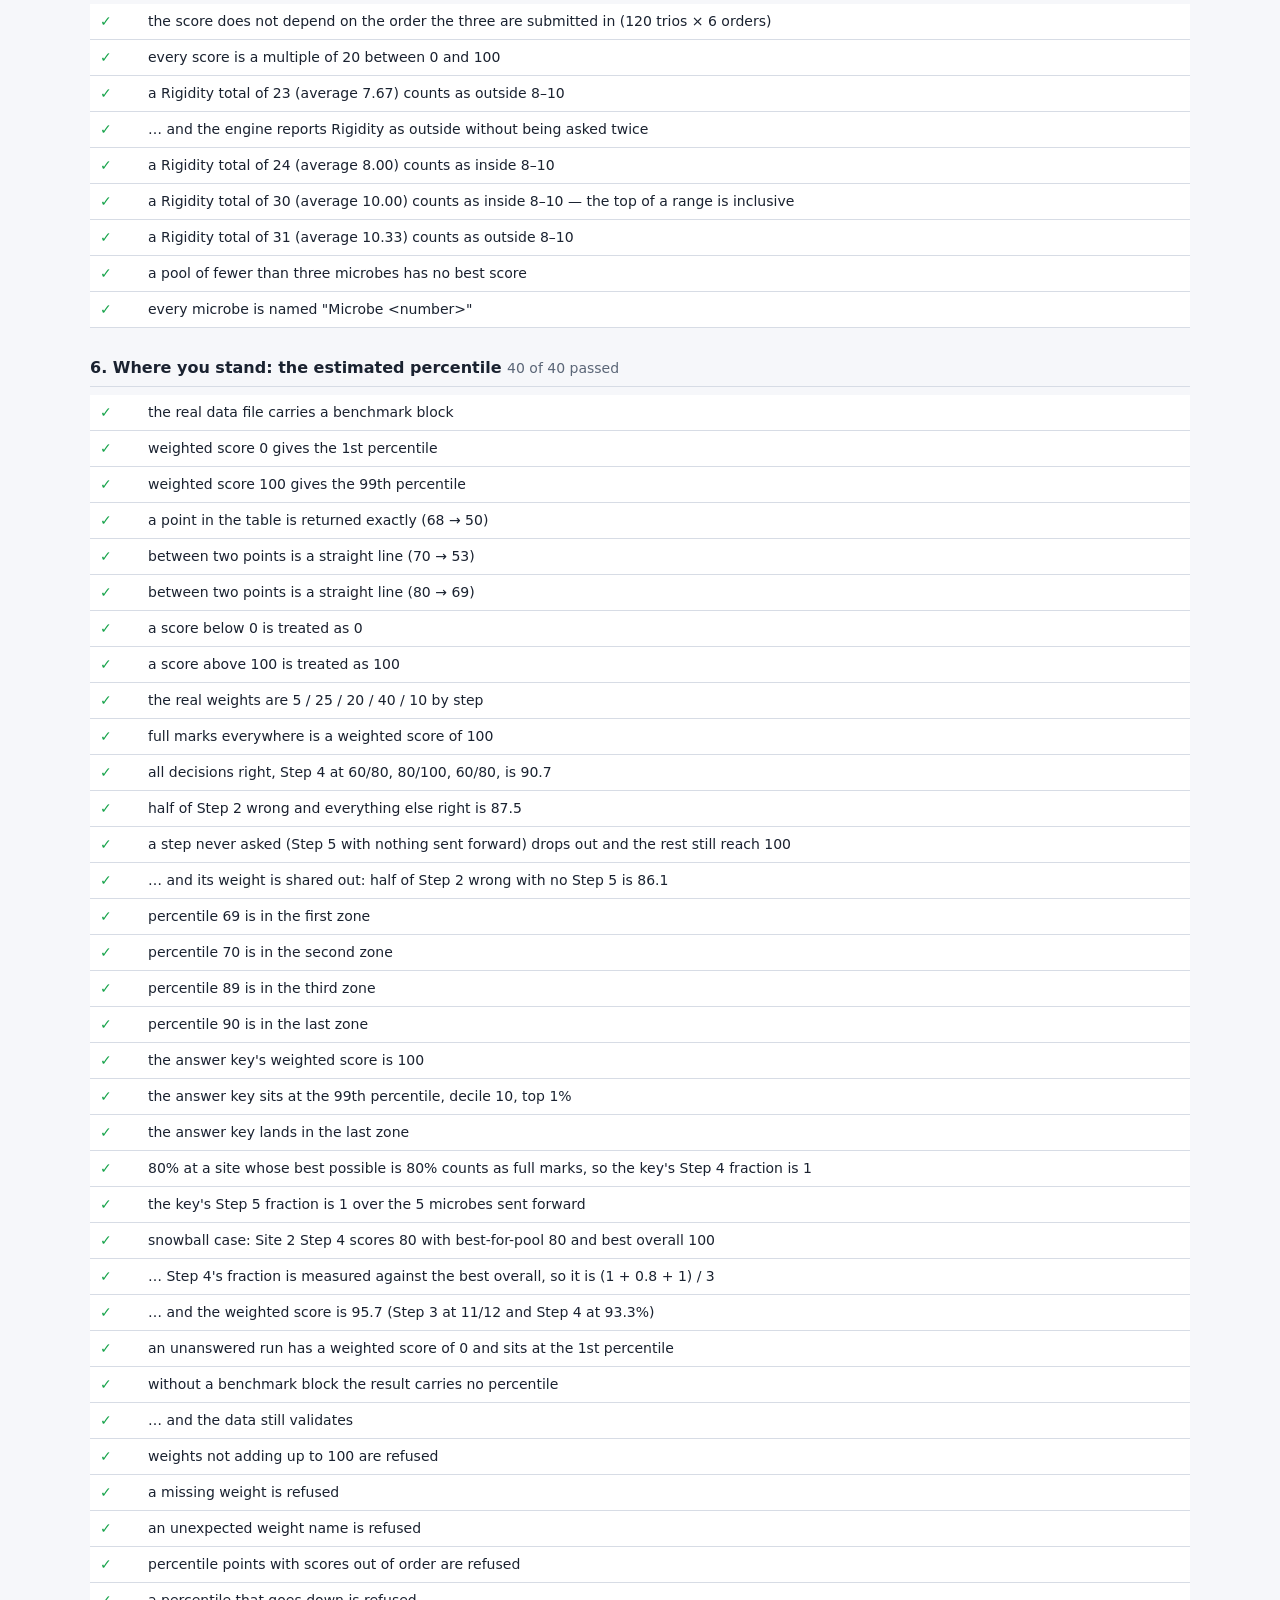
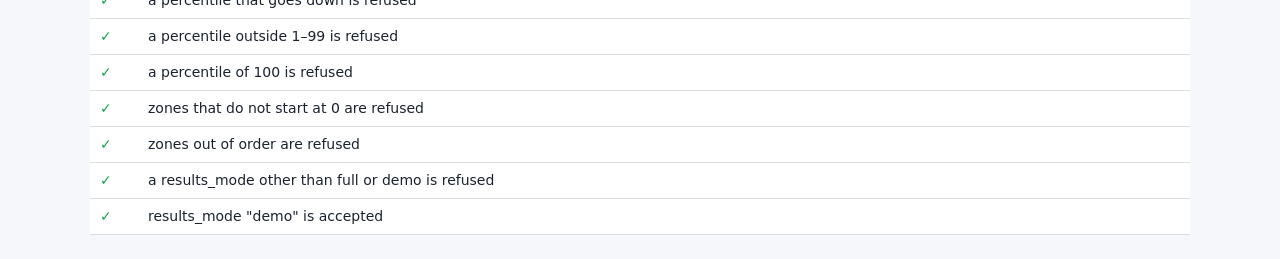
==== commit cd86354b: "Add files via upload" ====
--- a/tests.html
+++ b/tests.html
@@ -228,6 +228,7 @@
   group3KnownWrong();
   group4PoolDependence();
   group5Invariants();
+  group6Benchmark();
 }
 
 /* --------------------------------------------------------------------
@@ -731,6 +732,121 @@
 }
 
 /* ====================================================================
+   6. The "Where you stand" percentile (D48)
+
+   The percentile is estimated from the weighted score by the table in
+   data/sites.json. These checks pin down the arithmetic and every refusal
+   in the validation, so a mistaken edit to the table is caught here.
+   ==================================================================== */
+function group6Benchmark() {
+  group("6. Where you stand: the estimated percentile");
+
+  var B = SITES.benchmark;
+  check("the real data file carries a benchmark block", !!B, "present", B);
+  if (!B) return;
+
+  /* the arithmetic of the lookup */
+  check("weighted score 0 gives the 1st percentile", MARKING.percentile(0, B) === 1, 1, MARKING.percentile(0, B));
+  check("weighted score 100 gives the 99th percentile", MARKING.percentile(100, B) === 99, 99, MARKING.percentile(100, B));
+  check("a point in the table is returned exactly (68 → 50)", MARKING.percentile(68, B) === 50, 50, MARKING.percentile(68, B));
+  check("between two points is a straight line (70 → 53)", MARKING.percentile(70, B) === 53, 53, MARKING.percentile(70, B));
+  check("between two points is a straight line (80 → 69)", MARKING.percentile(80, B) === 69, 69, MARKING.percentile(80, B));
+  check("a score below 0 is treated as 0", MARKING.percentile(-5, B) === 1, 1, MARKING.percentile(-5, B));
+  check("a score above 100 is treated as 100", MARKING.percentile(140, B) === 99, 99, MARKING.percentile(140, B));
+
+  /* the weighted score (D58: one weight per step, 5 / 25 / 20 / 40 / 10) */
+  var W = { step1: 5, step2: 25, step3: 20, step4: 40, step5: 10 };
+  check("the real weights are 5 / 25 / 20 / 40 / 10 by step", JSON.stringify(B.phase_weights) === JSON.stringify(W), W, B.phase_weights);
+  var w = MARKING.weightedScore({ step1: 1, step2: 1, step3: 1, step4: 1, step5: 1 }, W);
+  check("full marks everywhere is a weighted score of 100", w === 100, 100, w);
+  var w2 = MARKING.weightedScore({ step1: 1, step2: 1, step3: 1, step4: (0.75 + 0.8 + 0.75) / 3, step5: 1 }, W);
+  check("all decisions right, Step 4 at 60/80, 80/100, 60/80, is 90.7", w2 === 90.7, 90.7, w2);
+  var w3 = MARKING.weightedScore({ step1: 1, step2: 0.5, step3: 1, step4: 1, step5: 1 }, W);
+  check("half of Step 2 wrong and everything else right is 87.5", w3 === 87.5, 87.5, w3);
+  var w4 = MARKING.weightedScore({ step1: 1, step2: 1, step3: 1, step4: 1, step5: null }, W);
+  check("a step never asked (Step 5 with nothing sent forward) drops out and the rest still reach 100", w4 === 100, 100, w4);
+  var w5 = MARKING.weightedScore({ step1: 1, step2: 0.5, step3: 1, step4: 1, step5: null }, W);
+  check("… and its weight is shared out: half of Step 2 wrong with no Step 5 is 86.1", w5 === 86.1, 86.1, w5);
+
+  /* zones, at the boundaries */
+  check("percentile 69 is in the first zone", MARKING.zoneFor(69, B).label === B.zones[0].label, B.zones[0].label, MARKING.zoneFor(69, B).label);
+  check("percentile 70 is in the second zone", MARKING.zoneFor(70, B).label === B.zones[1].label, B.zones[1].label, MARKING.zoneFor(70, B).label);
+  check("percentile 89 is in the third zone", MARKING.zoneFor(89, B).label === B.zones[2].label, B.zones[2].label, MARKING.zoneFor(89, B).label);
+  check("percentile 90 is in the last zone", MARKING.zoneFor(90, B).label === B.zones[3].label, B.zones[3].label, MARKING.zoneFor(90, B).label);
+
+  /* the whole thing, on the answer key: every answer right */
+  var result = MARKING.markGame(SITES, FILES, answersFromKey());
+  check("the answer key's weighted score is 100", result.benchmark && result.benchmark.weighted === 100, 100, result.benchmark && result.benchmark.weighted);
+  check("the answer key sits at the 99th percentile, decile 10, top 1%",
+    result.benchmark && result.benchmark.percentile === 99 && result.benchmark.decile === 10 && result.benchmark.topShare === 1,
+    "99 / 10 / 1", result.benchmark && [result.benchmark.percentile, result.benchmark.decile, result.benchmark.topShare]);
+  check("the answer key lands in the last zone", result.benchmark && result.benchmark.zone.label === B.zones[B.zones.length - 1].label,
+    B.zones[B.zones.length - 1].label, result.benchmark && result.benchmark.zone.label);
+  check("80% at a site whose best possible is 80% counts as full marks, so the key's Step 4 fraction is 1",
+    result.benchmark && result.benchmark.fractions.step4 === 1, 1, result.benchmark && result.benchmark.fractions.step4);
+  check("the key's Step 5 fraction is 1 over the 5 microbes sent forward",
+    result.benchmark && result.benchmark.fractions.step5 === 1, 1, result.benchmark && result.benchmark.fractions.step5);
+
+  /* a wrong Step 3 pick caps Step 4 and is counted there too — the accepted
+     snowball (D59): Site 2 pick Microbe 25 instead of 8, then the best trio
+     reachable from that pool (80 of a possible 100) */
+  var snow = answersFromKey();
+  snow.sites["2"].step3[0].microbe = "Microbe 25";
+  snow.sites["2"].step4.microbes = ["Microbe 20", "Microbe 46", "Microbe 15"];
+  var rs = MARKING.markGame(SITES, FILES, snow);
+  check("snowball case: Site 2 Step 4 scores 80 with best-for-pool 80 and best overall 100",
+    rs.sites["2"].step4.score === 80 && rs.sites["2"].step4.bestForYourPool === 80 && rs.sites["2"].step4.bestOverall === 100,
+    "80 / 80 / 100", [rs.sites["2"].step4.score, rs.sites["2"].step4.bestForYourPool, rs.sites["2"].step4.bestOverall]);
+  check("… Step 4's fraction is measured against the best overall, so it is (1 + 0.8 + 1) / 3",
+    rs.benchmark && Math.abs(rs.benchmark.fractions.step4 - (2.8 / 3)) < 1e-9, 2.8 / 3, rs.benchmark && rs.benchmark.fractions.step4);
+  check("… and the weighted score is 95.7 (Step 3 at 11/12 and Step 4 at 93.3%)",
+    rs.benchmark && rs.benchmark.weighted === 95.7, 95.7, rs.benchmark && rs.benchmark.weighted);
+
+  /* an empty run: nothing answered */
+  var empty = MARKING.markGame(SITES, FILES, { sites: {} });
+  check("an unanswered run has a weighted score of 0 and sits at the 1st percentile",
+    empty.benchmark && empty.benchmark.weighted === 0 && empty.benchmark.percentile === 1,
+    "0 and 1", empty.benchmark && [empty.benchmark.weighted, empty.benchmark.percentile]);
+
+  /* no block, no percentile */
+  var noBlock = JSON.parse(JSON.stringify(SITES)); delete noBlock.benchmark;
+  var r0 = MARKING.markGame(noBlock, FILES, answersFromKey());
+  check("without a benchmark block the result carries no percentile", r0.benchmark === null, null, r0.benchmark);
+  check("… and the data still validates", MARKING.validateData(noBlock, FILES).ok, true, MARKING.validateData(noBlock, FILES).errors);
+
+  /* every refusal, in plain English */
+  function broken(edit) {
+    var copy = JSON.parse(JSON.stringify(SITES));
+    edit(copy);
+    var v = MARKING.validateData(copy, FILES);
+    return { ok: v.ok, texts: v.errors.map(function (e) { return e.text; }).join(" | ") };
+  }
+  var r;
+  r = broken(function (c) { c.benchmark.phase_weights.step4 = 45; });
+  check("weights not adding up to 100 are refused", !r.ok && /add up to 100/.test(r.texts), "…must add up to 100…", r.texts);
+  r = broken(function (c) { delete c.benchmark.phase_weights.step5; });
+  check("a missing weight is refused", !r.ok && /step5/.test(r.texts), "…phase_weights.step5…", r.texts);
+  r = broken(function (c) { c.benchmark.phase_weights.decisions = 0; });
+  check("an unexpected weight name is refused", !r.ok && /unexpected entry/.test(r.texts), "…unexpected entry…", r.texts);
+  r = broken(function (c) { c.benchmark.percentiles[3] = [30, 12]; });
+  check("percentile points with scores out of order are refused", !r.ok && /scores must increase/.test(r.texts), "…scores must increase…", r.texts);
+  r = broken(function (c) { c.benchmark.percentiles[5][1] = 3; });
+  check("a percentile that goes down is refused", !r.ok && /never decrease/.test(r.texts), "…must never decrease…", r.texts);
+  r = broken(function (c) { c.benchmark.percentiles[0][1] = 0; });
+  check("a percentile outside 1–99 is refused", !r.ok && /not between 1 and 99/.test(r.texts), "…not between 1 and 99…", r.texts);
+  r = broken(function (c) { c.benchmark.percentiles[c.benchmark.percentiles.length - 1][1] = 100; });
+  check("a percentile of 100 is refused", !r.ok && /not between 1 and 99/.test(r.texts), "…not between 1 and 99…", r.texts);
+  r = broken(function (c) { c.benchmark.zones[0].from = 5; });
+  check("zones that do not start at 0 are refused", !r.ok && /first zone must start from 0/.test(r.texts), "…first zone must start from 0…", r.texts);
+  r = broken(function (c) { c.benchmark.zones[2].from = 60; });
+  check("zones out of order are refused", !r.ok && /not after the zone before it/.test(r.texts), "…not after the zone before it…", r.texts);
+  r = broken(function (c) { c.results_mode = "trial"; });
+  check("a results_mode other than full or demo is refused", !r.ok && /results_mode/.test(r.texts), "…results_mode must be…", r.texts);
+  r = broken(function (c) { c.results_mode = "demo"; });
+  check("results_mode \"demo\" is accepted", r.ok, true, r.texts);
+}
+
+/* ====================================================================
    Draw the results.
    ==================================================================== */
 function render() {
